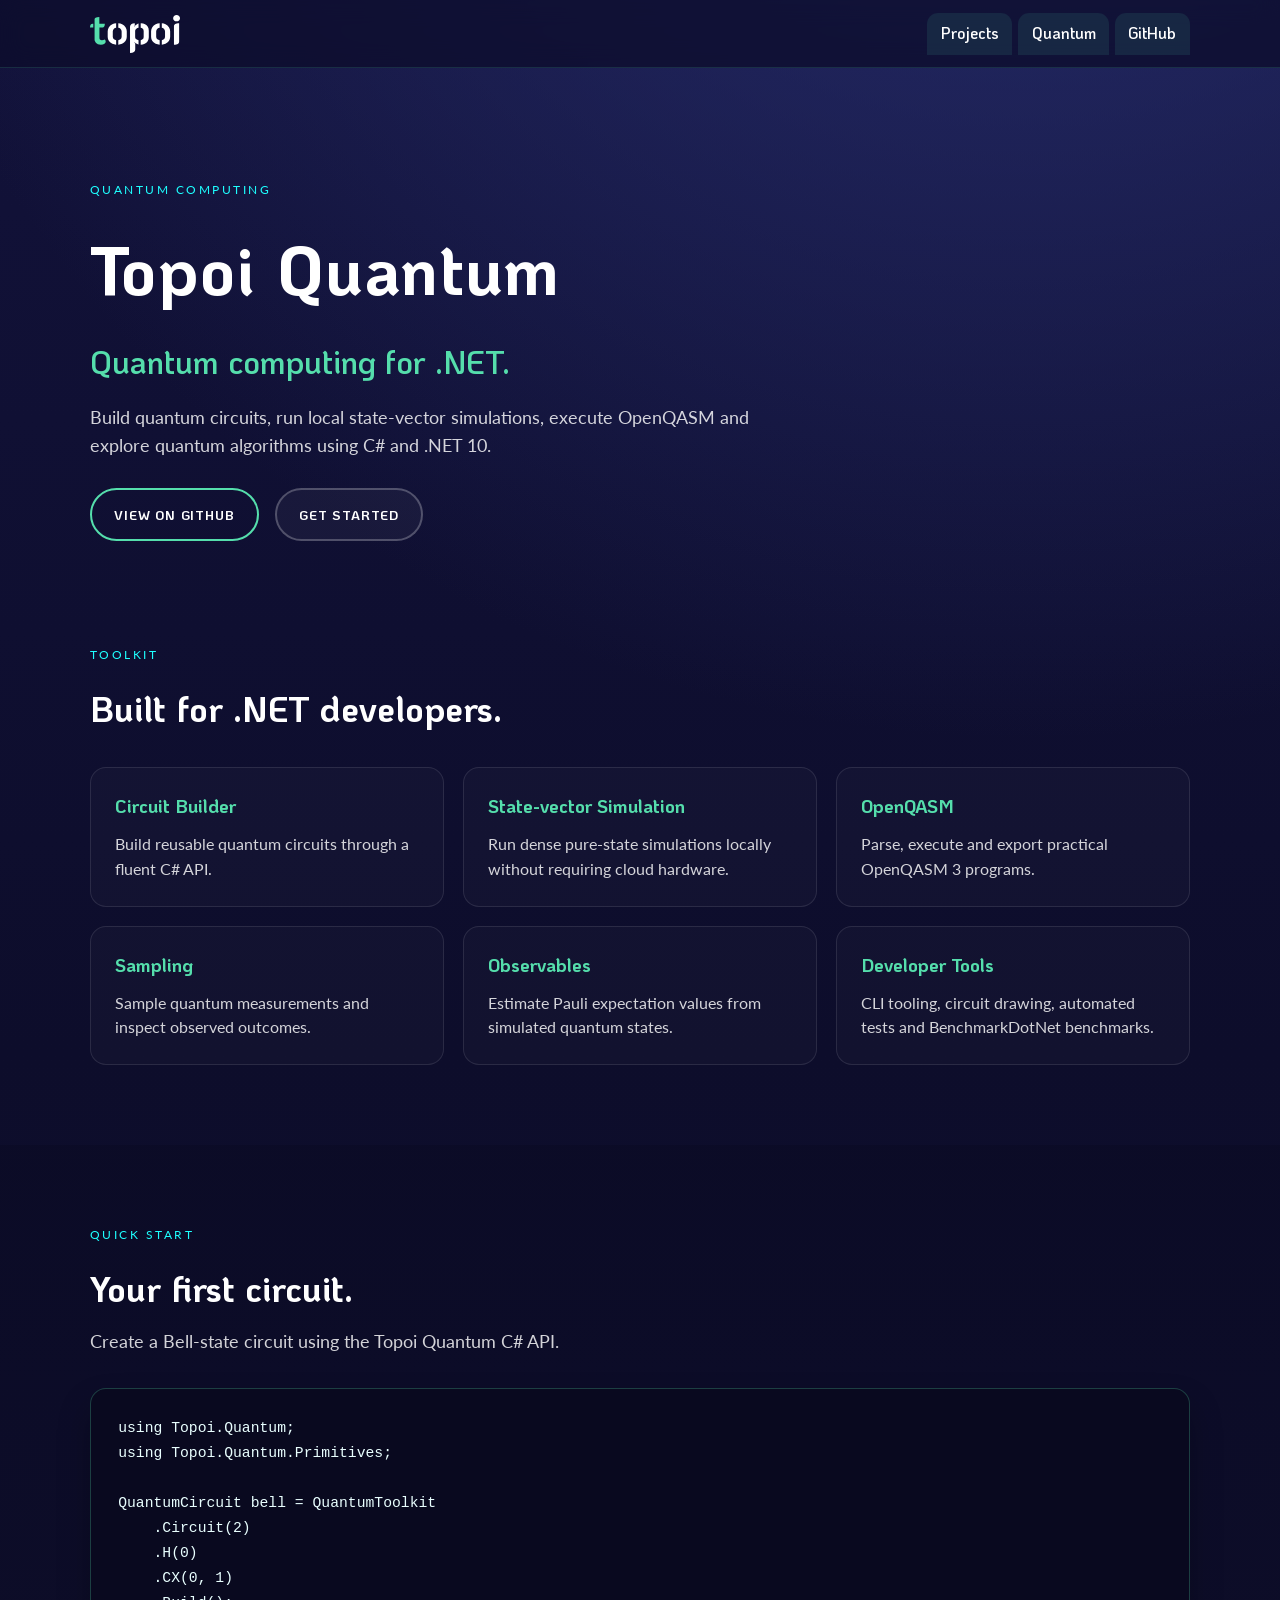
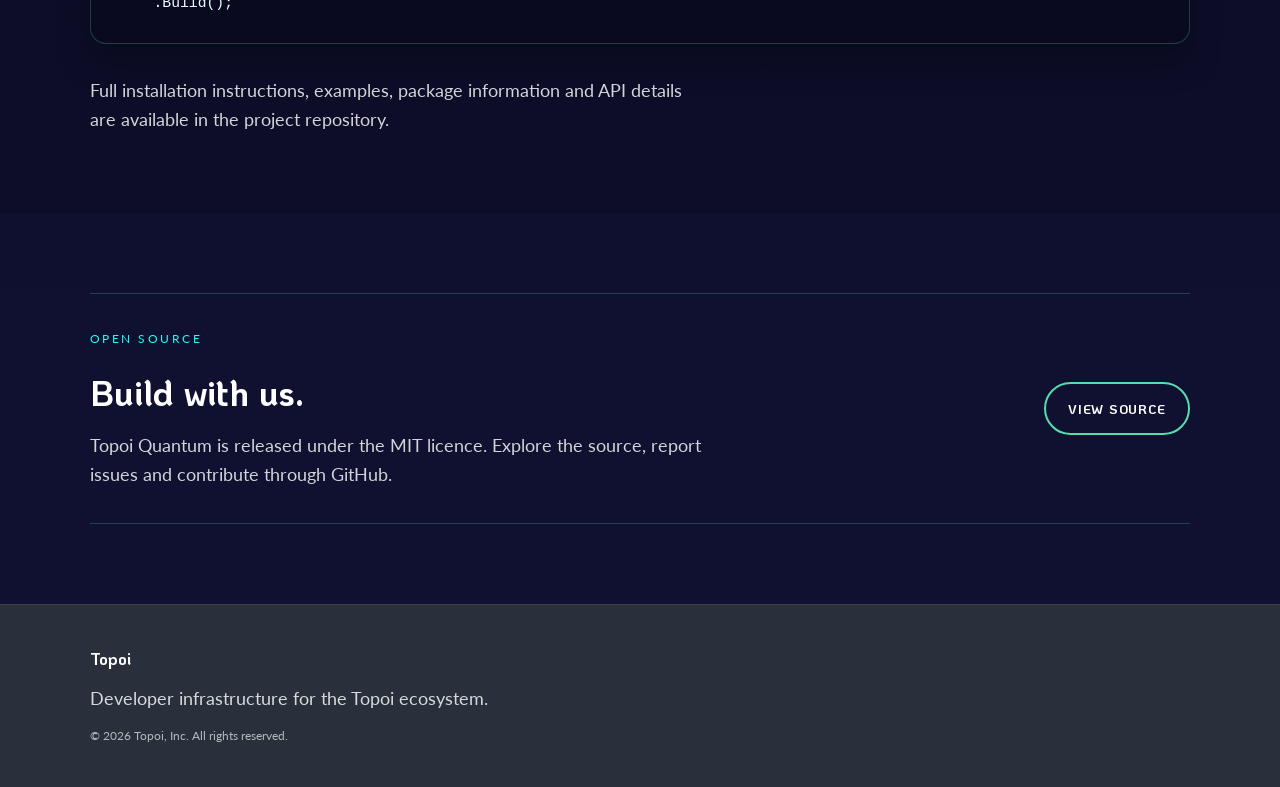
==== quantum/index.html @ 48769d76 "Changed the home page and added in a quantum page" ====
<!doctype html>
<html lang="en">

<head>

    <meta charset="utf-8">

    <meta
        name="viewport"
        content="width=device-width, initial-scale=1">

    <meta
        name="theme-color"
        content="#12123a">

    <title>
        Topoi Quantum | Topoi Developer Hub
    </title>

    <meta
        name="description"
        content="Topoi Quantum is an open-source .NET 10 quantum computing toolkit for circuit building, state-vector simulation and OpenQASM.">

    <link
        rel="icon"
        type="image/svg+xml"
        href="../assets/icons/favicon.svg">

    <link
        rel="preconnect"
        href="https://fonts.googleapis.com">

    <link
        rel="preconnect"
        href="https://fonts.gstatic.com"
        crossorigin>

    <link
        href="https://fonts.googleapis.com/css2?family=KoHo:wght@500;600;700&family=Lato:wght@400;700&display=swap"
        rel="stylesheet">

    <link
        rel="stylesheet"
        href="../assets/css/main.css">

</head>


<body class="dark-theme">


<header class="app-header">

    <div class="container nav-wrap">

        <a
            class="brand"
            href="/"
            aria-label="Topoi Developer Hub">

            <img
                src="../assets/img/svg-icons/topoi-logo.svg"
                alt="Topoi"
                class="brand-logo">

        </a>


        <nav aria-label="Primary">

            <a href="/#projects">
                Projects
            </a>

            <a
                href="/quantum/"
                aria-current="page">
                Quantum
            </a>

            <a
                href="https://github.com/topoi-io/topoi-quantum"
                target="_blank"
                rel="noopener noreferrer">
                GitHub
            </a>

        </nav>

    </div>

</header>


<main>


    <!-- HERO -->

    <section class="section-gap hero">

        <div class="container">

            <p class="pre-title">
                QUANTUM COMPUTING
            </p>

            <h1>
                Topoi Quantum
            </h1>

            <p class="quantum-lead">
                Quantum computing for .NET.
            </p>

            <p class="body2 hero-copy">

                Build quantum circuits, run local state-vector
                simulations, execute OpenQASM and explore quantum
                algorithms using C# and .NET 10.

            </p>


            <div class="btn-row">

                <a
                    class="btn btn-primary"
                    href="https://github.com/topoi-io/topoi-quantum"
                    target="_blank"
                    rel="noopener noreferrer">

                    View on GitHub

                </a>

                <a
                    class="btn btn-secondary"
                    href="#quick-start">

                    Get Started

                </a>

            </div>

        </div>

    </section>


    <!-- FEATURES -->

    <section class="quantum-features">

        <div class="container">

            <p class="pre-title">
                TOOLKIT
            </p>

            <h2>
                Built for .NET developers.
            </h2>


            <div class="feature-grid">

                <div class="feature-card">

                    <h3>
                        Circuit Builder
                    </h3>

                    <p>
                        Build reusable quantum circuits through
                        a fluent C# API.
                    </p>

                </div>


                <div class="feature-card">

                    <h3>
                        State-vector Simulation
                    </h3>

                    <p>
                        Run dense pure-state simulations locally
                        without requiring cloud hardware.
                    </p>

                </div>


                <div class="feature-card">

                    <h3>
                        OpenQASM
                    </h3>

                    <p>
                        Parse, execute and export practical
                        OpenQASM 3 programs.
                    </p>

                </div>


                <div class="feature-card">

                    <h3>
                        Sampling
                    </h3>

                    <p>
                        Sample quantum measurements and inspect
                        observed outcomes.
                    </p>

                </div>


                <div class="feature-card">

                    <h3>
                        Observables
                    </h3>

                    <p>
                        Estimate Pauli expectation values from
                        simulated quantum states.
                    </p>

                </div>


                <div class="feature-card">

                    <h3>
                        Developer Tools
                    </h3>

                    <p>
                        CLI tooling, circuit drawing, automated
                        tests and BenchmarkDotNet benchmarks.
                    </p>

                </div>

            </div>

        </div>

    </section>


    <!-- QUICK START -->

    <section
        class="quick-start-section"
        id="quick-start">

        <div class="container">

            <p class="pre-title">
                QUICK START
            </p>

            <h2>
                Your first circuit.
            </h2>

            <p class="body2">
                Create a Bell-state circuit using the
                Topoi Quantum C# API.
            </p>


            <div class="code-panel">

<pre><code>using Topoi.Quantum;
using Topoi.Quantum.Primitives;

QuantumCircuit bell = QuantumToolkit
    .Circuit(2)
    .H(0)
    .CX(0, 1)
    .Build();</code></pre>

            </div>

            <p class="body2">

                Full installation instructions, examples,
                package information and API details are available
                in the project repository.

            </p>

        </div>

    </section>


    <!-- OPEN SOURCE -->

    <section class="open-source-section">

        <div class="container open-source-card">

            <div>

                <p class="pre-title">
                    OPEN SOURCE
                </p>

                <h2>
                    Build with us.
                </h2>

                <p class="body2">

                    Topoi Quantum is released under the MIT licence.
                    Explore the source, report issues and contribute
                    through GitHub.

                </p>

            </div>


            <div>

                <a
                    class="btn btn-primary"
                    href="https://github.com/topoi-io/topoi-quantum"
                    target="_blank"
                    rel="noopener noreferrer">

                    View Source

                </a>

            </div>

        </div>

    </section>


</main>


<footer class="app-footer">

    <div class="container footer-row">

        <div>

            <h4>
                Topoi
            </h4>

            <p class="body2">
                Developer infrastructure for the Topoi ecosystem.
            </p>

            <div class="copyright">
                &copy; 2026 Topoi, Inc. All rights reserved.
            </div>

        </div>

    </div>

</footer>


</body>
</html>
---- assets/css/main.css ----
:root {
  --bg-top: #12123a;
  --bg: #0d0d2b;
  --bg-soft: #1d1d51;
  --surface: #171742;
  --surface-border: rgba(85, 222, 172, 0.25);
  --text: #ffffff;
  --muted: rgba(255, 255, 255, 0.82);
  --accent: #55deac;
  --accent-alt: #1effff;
}

* {
  box-sizing: border-box;
}

html,
body {
  margin: 0;
  min-height: 100%;
}

html {
  background-color: var(--bg-top);
}

body {
  font-family: "Lato", sans-serif;
  background-color: var(--bg);
  background: radial-gradient(circle at 80% -20%, #2a3275 0%, rgba(42, 50, 117, 0) 40%),
    linear-gradient(180deg, #12123a 0%, var(--bg) 44%, #111132 100%);
  color: var(--text);
  line-height: 1.55;
}

h1,
h2,
h4,
h6,
.brand,
.btn {
  font-family: "KoHo", sans-serif;
}

h1 {
  margin: 0 0 1rem;
  font-size: clamp(2.1rem, 6vw, 4.25rem);
  letter-spacing: 0.02em;
}

h2 {
  margin: 0 0 0.75rem;
  font-size: clamp(1.5rem, 4vw, 2.2rem);
}

h4,
h6 {
  margin: 0 0 0.75rem;
}

p {
  margin: 0;
}

a {
  color: var(--accent-alt);
  text-decoration: none;
}

.container {
  width: min(1100px, 92vw);
  margin: 0 auto;
}

.section-gap {
  padding: 7rem 0 2.5rem;
}

.section-gap-sm {
  padding: 1.5rem 0 5rem;
}

.pre-title {
  margin-bottom: 1rem;
  font-size: 0.78rem;
  letter-spacing: 0.2em;
  text-transform: uppercase;
  color: var(--accent-alt);
}

.body2 {
  color: var(--muted);
  font-size: clamp(1rem, 2.1vw, 1.15rem);
  max-width: 62ch;
}

.app-header {
  position: sticky;
  top: 0;
  z-index: 100;
  backdrop-filter: blur(12px);
  background: rgba(13, 13, 43, 0.75);
  border-bottom: 1px solid rgba(85, 222, 172, 0.15);
}

.nav-wrap {
  display: flex;
  align-items: center;
  justify-content: space-between;
  gap: 1rem;
  min-height: 4.2rem;
}

.brand {
  display: inline-flex;
  align-items: center;
  color: var(--text);
}

.brand-logo {
  width: 90px;
  height: auto;
}

nav a {
  color: var(--text);
  font-family: "KoHo", sans-serif;
  font-weight: 600;
  font-size: 0.98rem;
  padding: 0.55rem 0.85rem;
  border-radius: 0.7rem 0.7rem 0 0;
  background: rgba(85, 222, 172, 0.1);
}

.hero .btn {
  margin-top: 1.6rem;
}

.btn {
  display: inline-flex;
  align-items: center;
  justify-content: center;
  padding: 0.9rem 1.4rem;
  border-radius: 2rem;
  font-size: 0.82rem;
  font-weight: 700;
  letter-spacing: 0.06em;
  text-transform: uppercase;
}

.btn-primary {
  border: 2px solid var(--accent);
  color: var(--text);
  background: transparent;
}

.btn-primary:hover {
  background: var(--bg-soft);
}

.placeholder-card {
  background: linear-gradient(180deg, rgba(23, 23, 66, 0.95) 0%, rgba(19, 19, 54, 0.95) 100%);
  border: 1px solid var(--surface-border);
  border-radius: 1.2rem;
  padding: clamp(1.3rem, 4vw, 2.2rem);
  box-shadow: 0 18px 32px rgba(0, 0, 0, 0.26);
}

.app-footer {
  background: #2a303b;
  border-top: 1px solid rgba(255, 255, 255, 0.08);
  padding: 2.6rem 0;
}

.footer-row {
  display: grid;
  grid-template-columns: 1fr;
  gap: 1.5rem;
}

.copyright {
  margin-top: 0.9rem;
  font-size: 0.75rem;
  color: rgba(255, 255, 255, 0.66);
}

@media (max-width: 700px) {
  .section-gap {
    padding-top: 5.2rem;
  }

  .footer-row {
    grid-template-columns: 1fr;
  }
}

/* ---------------------------------------------------------
   Navigation
   --------------------------------------------------------- */

nav {
    display: flex;
    align-items: center;
    gap: 0.35rem;
}


/* ---------------------------------------------------------
   Hero
   --------------------------------------------------------- */

.hero-copy {
    max-width: 720px;
}

.btn-row {
    display: flex;
    flex-wrap: wrap;
    gap: 1rem;
    margin-top: 1.8rem;
}

.hero .btn {
    margin-top: 0;
}

.btn-secondary {
    border: 2px solid rgba(255, 255, 255, 0.24);
    color: var(--text);
    background: rgba(255, 255, 255, 0.04);
}

.btn-secondary:hover {
    background: rgba(255, 255, 255, 0.1);
}


/* ---------------------------------------------------------
   Projects
   --------------------------------------------------------- */

.projects-section {
    padding-top: 4rem;
}

.section-intro {
    margin-bottom: 2rem;
}

.project-grid {
    display: grid;
    grid-template-columns: repeat(2, minmax(0, 1fr));
    gap: 1.5rem;
}

.project-card {
    display: flex;
    flex-direction: column;

    min-height: 390px;

    padding: clamp(1.5rem, 4vw, 2.2rem);

    background:
        linear-gradient(
            180deg,
            rgba(23, 23, 66, 0.97) 0%,
            rgba(19, 19, 54, 0.97) 100%
        );

    border: 1px solid var(--surface-border);
    border-radius: 1.2rem;

    box-shadow:
        0 18px 32px rgba(0, 0, 0, 0.26);
}

.featured-project {
    border-color: rgba(85, 222, 172, 0.55);

    box-shadow:
        0 18px 45px rgba(0, 0, 0, 0.32),
        0 0 40px rgba(85, 222, 172, 0.05);
}

.project-card-header {
    display: flex;
    align-items: center;
    justify-content: space-between;

    gap: 1rem;

    margin-bottom: 1.4rem;
}

.project-category {
    font-family: "KoHo", sans-serif;
    font-size: 0.75rem;
    font-weight: 700;

    letter-spacing: 0.12em;
    text-transform: uppercase;

    color: var(--accent-alt);
}

.project-status {
    padding: 0.35rem 0.65rem;

    border: 1px solid rgba(85, 222, 172, 0.45);
    border-radius: 999px;

    color: var(--accent);

    font-size: 0.7rem;
    font-weight: 700;

    text-transform: uppercase;
    letter-spacing: 0.06em;
}

.status-planned {
    color: var(--muted);
    border-color: rgba(255, 255, 255, 0.18);
}

.project-card h3,
.resource-card h3 {
    margin: 0 0 1rem;

    font-family: "KoHo", sans-serif;
    font-size: 1.65rem;
}

.project-card > p {
    margin-bottom: 1.5rem;

    color: var(--muted);

    font-size: 1.03rem;
}

.tag-row {
    display: flex;
    flex-wrap: wrap;
    gap: 0.55rem;

    margin-top: auto;
    margin-bottom: 1.6rem;
}

.tag {
    padding: 0.35rem 0.7rem;

    background: rgba(30, 255, 255, 0.06);

    border: 1px solid rgba(30, 255, 255, 0.15);
    border-radius: 999px;

    color: var(--muted);

    font-size: 0.75rem;
}

.project-actions {
    display: flex;
    align-items: center;
    flex-wrap: wrap;

    gap: 1rem;
}

.text-link {
    font-weight: 700;
}

.coming-soon {
    color: var(--muted);
    font-size: 0.9rem;
}


/* ---------------------------------------------------------
   Resources
   --------------------------------------------------------- */

.resources-section {
    padding: 5rem 0;
}

.resource-grid {
    display: grid;
    grid-template-columns: repeat(3, minmax(0, 1fr));

    gap: 1.25rem;

    margin-top: 2rem;
}

.resource-card {
    display: block;

    padding: 1.6rem;

    border: 1px solid rgba(255, 255, 255, 0.1);
    border-radius: 1rem;

    background: rgba(255, 255, 255, 0.025);

    color: var(--text);

    transition:
        transform 160ms ease,
        border-color 160ms ease,
        background 160ms ease;
}

.resource-card:hover {
    transform: translateY(-3px);

    border-color: var(--surface-border);

    background: rgba(85, 222, 172, 0.05);
}

.resource-card p {
    margin-bottom: 1.4rem;

    color: var(--muted);
}

.resource-card span {
    color: var(--accent-alt);
    font-weight: 700;
}


/* ---------------------------------------------------------
   Responsive
   --------------------------------------------------------- */

@media (max-width: 800px) {

    .project-grid,
    .resource-grid {
        grid-template-columns: 1fr;
    }

    nav a {
        padding: 0.45rem 0.55rem;
        font-size: 0.86rem;
    }

}

@media (max-width: 520px) {

    nav a:first-child {
        display: none;
    }

    .project-card {
        min-height: auto;
    }

}

/* ---------------------------------------------------------
   Quantum
   --------------------------------------------------------- */

.quantum-lead {
    margin-bottom: 1rem;

    font-family: "KoHo", sans-serif;

    font-size: clamp(1.4rem, 3vw, 2rem);
    font-weight: 600;

    color: var(--accent);
}

.quantum-features {
    padding: 4rem 0 5rem;
}

.feature-grid {
    display: grid;
    grid-template-columns: repeat(3, minmax(0, 1fr));

    gap: 1.2rem;

    margin-top: 2rem;
}

.feature-card {
    padding: 1.5rem;

    background: rgba(255, 255, 255, 0.025);

    border:
        1px solid rgba(255, 255, 255, 0.1);

    border-radius: 1rem;
}

.feature-card h3 {
    margin: 0 0 0.7rem;

    font-family: "KoHo", sans-serif;

    font-size: 1.15rem;

    color: var(--accent);
}

.feature-card p {
    color: var(--muted);
}


/* Quick Start */

.quick-start-section {
    padding: 5rem 0;

    background: rgba(0, 0, 0, 0.12);
}

.code-panel {
    margin: 2rem 0;

    overflow-x: auto;

    background: #09091f;

    border: 1px solid var(--surface-border);
    border-radius: 1rem;

    box-shadow:
        0 18px 32px rgba(0, 0, 0, 0.25);
}

.code-panel pre {
    margin: 0;

    padding: 1.7rem;

    overflow-x: auto;
}

.code-panel code {
    font-family:
        "SFMono-Regular",
        Consolas,
        "Liberation Mono",
        Menlo,
        monospace;

    font-size: 0.92rem;
    line-height: 1.7;

    color: #e9ffff;
}


/* Open Source */

.open-source-section {
    padding: 5rem 0;
}

.open-source-card {
    display: flex;

    align-items: center;
    justify-content: space-between;

    gap: 3rem;

    padding-top: 2.2rem;
    padding-bottom: 2.2rem;

    border-top: 1px solid var(--surface-border);
    border-bottom: 1px solid var(--surface-border);
}


/* Quantum Responsive */

@media (max-width: 850px) {

    .feature-grid {
        grid-template-columns:
            repeat(2, minmax(0, 1fr));
    }

}

@media (max-width: 600px) {

    .feature-grid {
        grid-template-columns: 1fr;
    }

    .open-source-card {
        align-items: flex-start;
        flex-direction: column;
    }

}
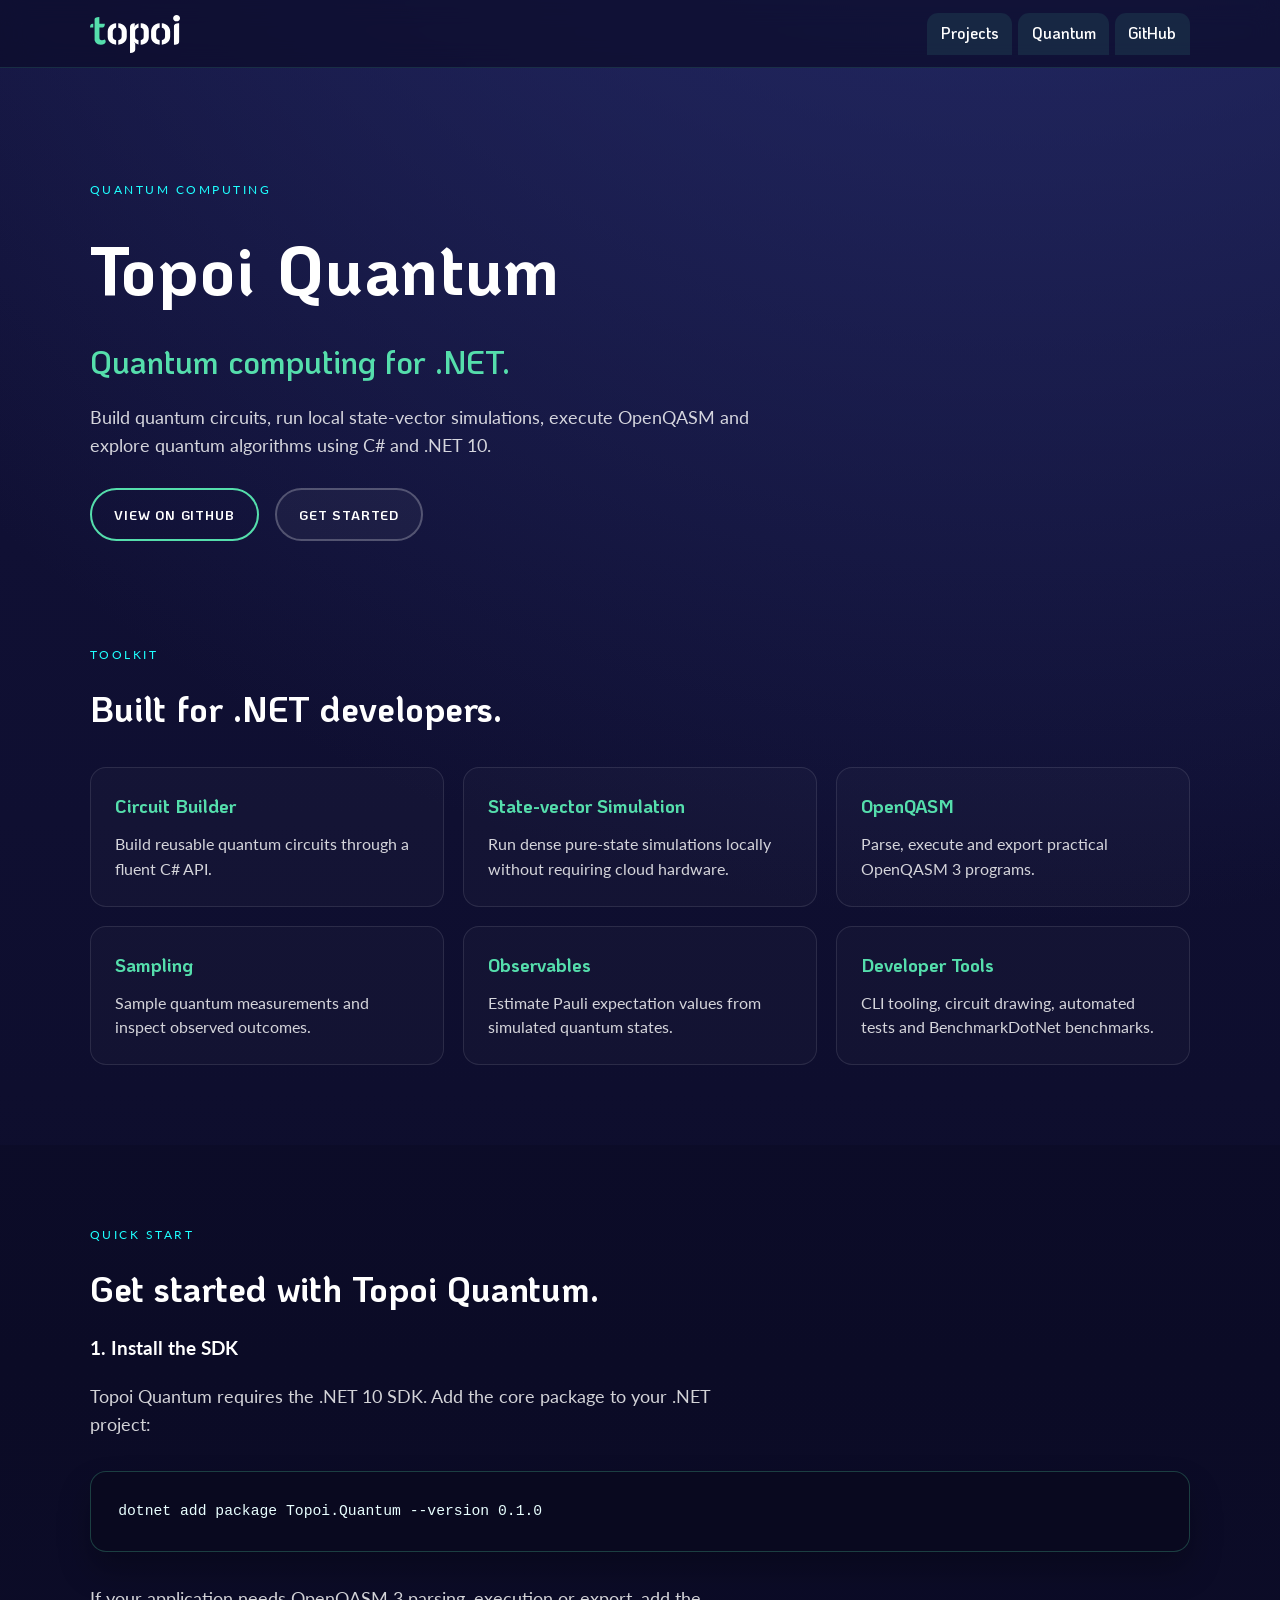
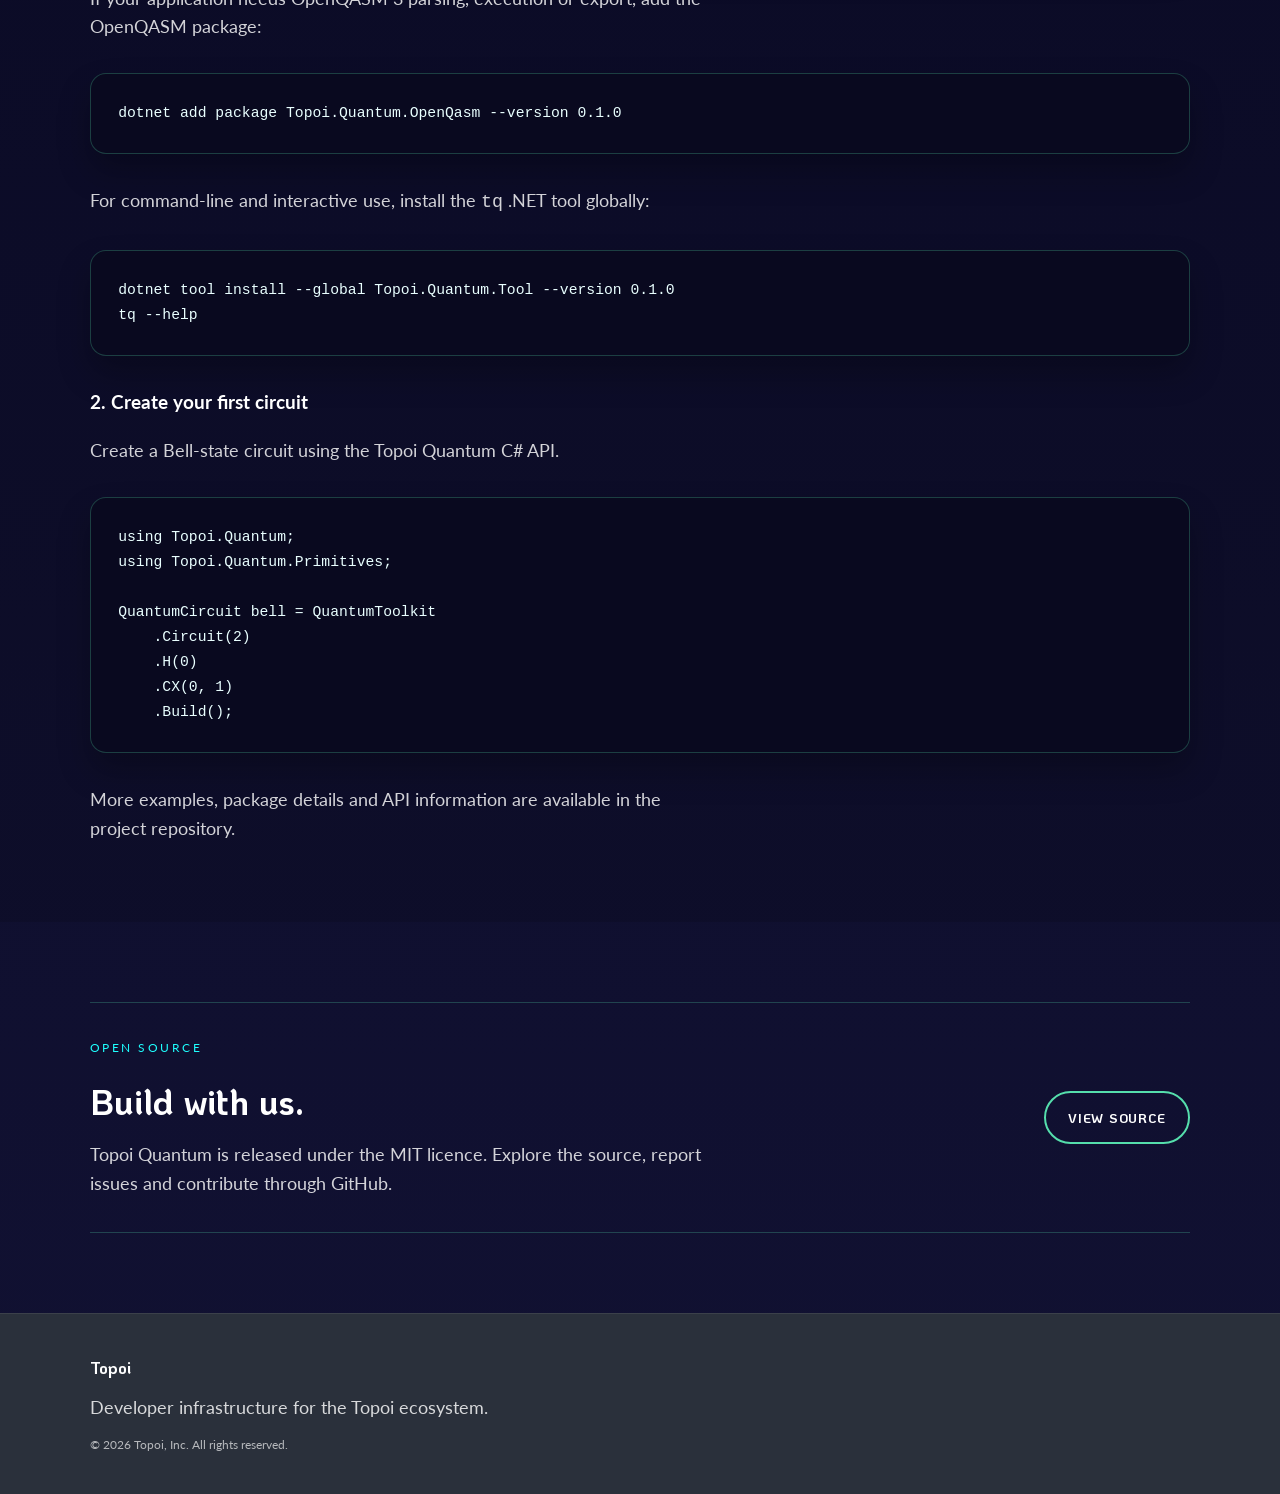
==== commit 536771c3: "Add package installation to Quantum quick start" ====
--- a/quantum/index.html
+++ b/quantum/index.html
@@ -269,8 +269,53 @@
             </p>
 
             <h2>
-                Your first circuit.
+                Get started with Topoi Quantum.
             </h2>
+
+            <h3>
+                1. Install the SDK
+            </h3>
+
+            <p class="body2">
+                Topoi Quantum requires the .NET 10 SDK.
+                Add the core package to your .NET project:
+            </p>
+
+
+            <div class="code-panel">
+
+<pre><code>dotnet add package Topoi.Quantum --version 0.1.0</code></pre>
+
+            </div>
+
+            <p class="body2">
+                If your application needs OpenQASM 3 parsing,
+                execution or export, add the OpenQASM package:
+            </p>
+
+
+            <div class="code-panel">
+
+<pre><code>dotnet add package Topoi.Quantum.OpenQasm --version 0.1.0</code></pre>
+
+            </div>
+
+            <p class="body2">
+                For command-line and interactive use, install
+                the <code>tq</code> .NET tool globally:
+            </p>
+
+
+            <div class="code-panel">
+
+<pre><code>dotnet tool install --global Topoi.Quantum.Tool --version 0.1.0
+tq --help</code></pre>
+
+            </div>
+
+            <h3>
+                2. Create your first circuit
+            </h3>
 
             <p class="body2">
                 Create a Bell-state circuit using the
@@ -293,9 +338,8 @@
 
             <p class="body2">
 
-                Full installation instructions, examples,
-                package information and API details are available
-                in the project repository.
+                More examples, package details and API information
+                are available in the project repository.
 
             </p>
 
--- a/assets/css/main.css
+++ b/assets/css/main.css
@@ -284,27 +284,33 @@
 }
 
 .project-card-header {
-    display: flex;
-    align-items: center;
-    justify-content: space-between;
-
-    gap: 1rem;
+    display: grid;
+    grid-template-columns: minmax(0, 1fr) auto;
+    align-items: start;
+
+    column-gap: 0.75rem;
 
     margin-bottom: 1.4rem;
 }
 
 .project-category {
+    min-width: 0;
+
     font-family: "KoHo", sans-serif;
     font-size: 0.75rem;
     font-weight: 700;
 
     letter-spacing: 0.12em;
     text-transform: uppercase;
+    white-space: nowrap;
 
     color: var(--accent-alt);
 }
 
 .project-status {
+    justify-self: end;
+    white-space: nowrap;
+
     padding: 0.35rem 0.65rem;
 
     border: 1px solid rgba(85, 222, 172, 0.45);
@@ -317,6 +323,16 @@
 
     text-transform: uppercase;
     letter-spacing: 0.06em;
+}
+
+.status-coming-soon {
+    color: var(--accent-alt);
+    border-color: rgba(30, 255, 255, 0.35);
+}
+
+.status-development {
+    color: rgba(255, 255, 255, 0.92);
+    border-color: rgba(255, 255, 255, 0.32);
 }
 
 .status-planned {
@@ -367,6 +383,14 @@
     align-items: center;
     flex-wrap: wrap;
 
+    /*
+       Keep the footer area the same height across project cards.
+       Quantum has a full-size button here while Wallets, EVM and
+       TVM currently contain text only. This keeps the tag rows
+       aligned across each row of cards.
+    */
+    min-height: 3.4rem;
+
     gap: 1rem;
 }
 
@@ -439,6 +463,24 @@
    Responsive
    --------------------------------------------------------- */
 
+@media (min-width: 801px) and (max-width: 920px) {
+
+    .project-card-header {
+        column-gap: 0.55rem;
+    }
+
+    .project-category {
+        font-size: 0.7rem;
+        letter-spacing: 0.08em;
+    }
+
+    .project-status {
+        padding: 0.32rem 0.55rem;
+        font-size: 0.66rem;
+    }
+
+}
+
 @media (max-width: 800px) {
 
     .project-grid,
@@ -461,6 +503,15 @@
 
     .project-card {
         min-height: auto;
+    }
+
+    .project-card-header {
+        grid-template-columns: 1fr;
+        row-gap: 0.65rem;
+    }
+
+    .project-status {
+        justify-self: start;
     }
 
 }
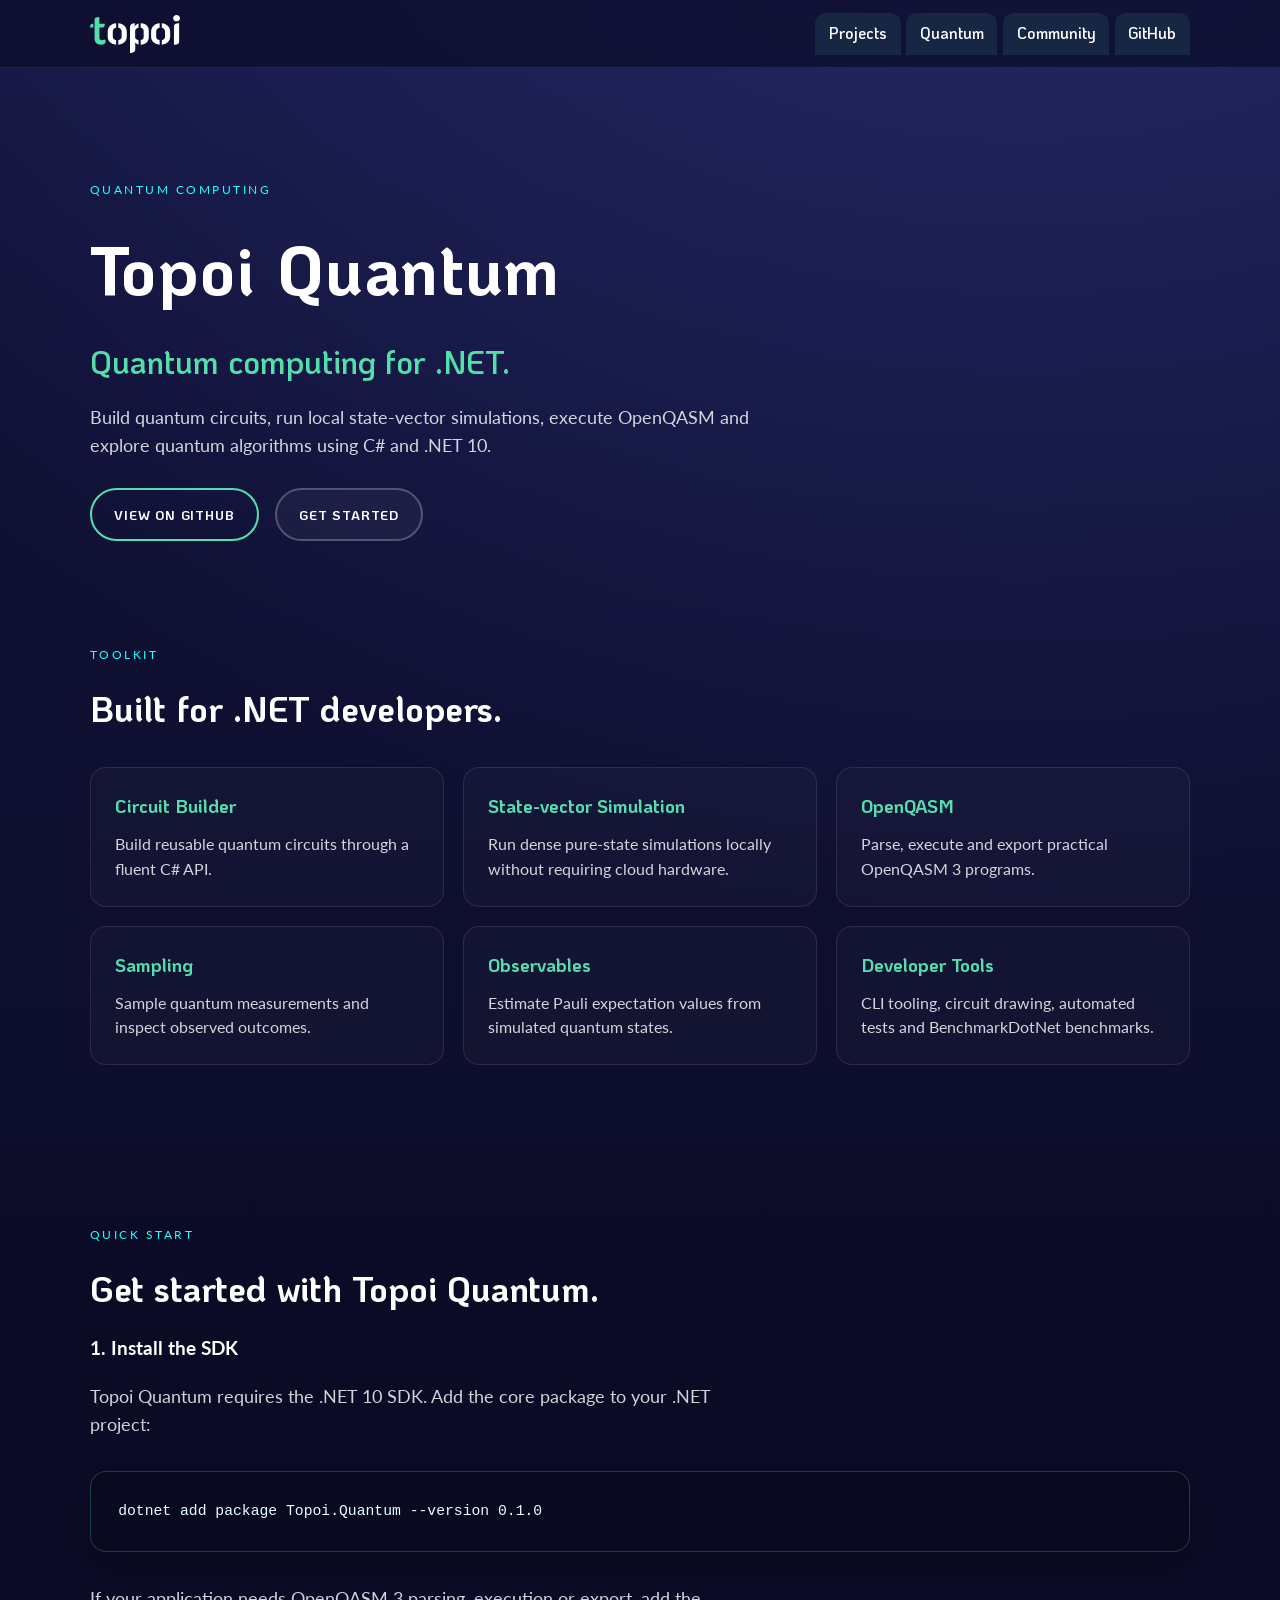
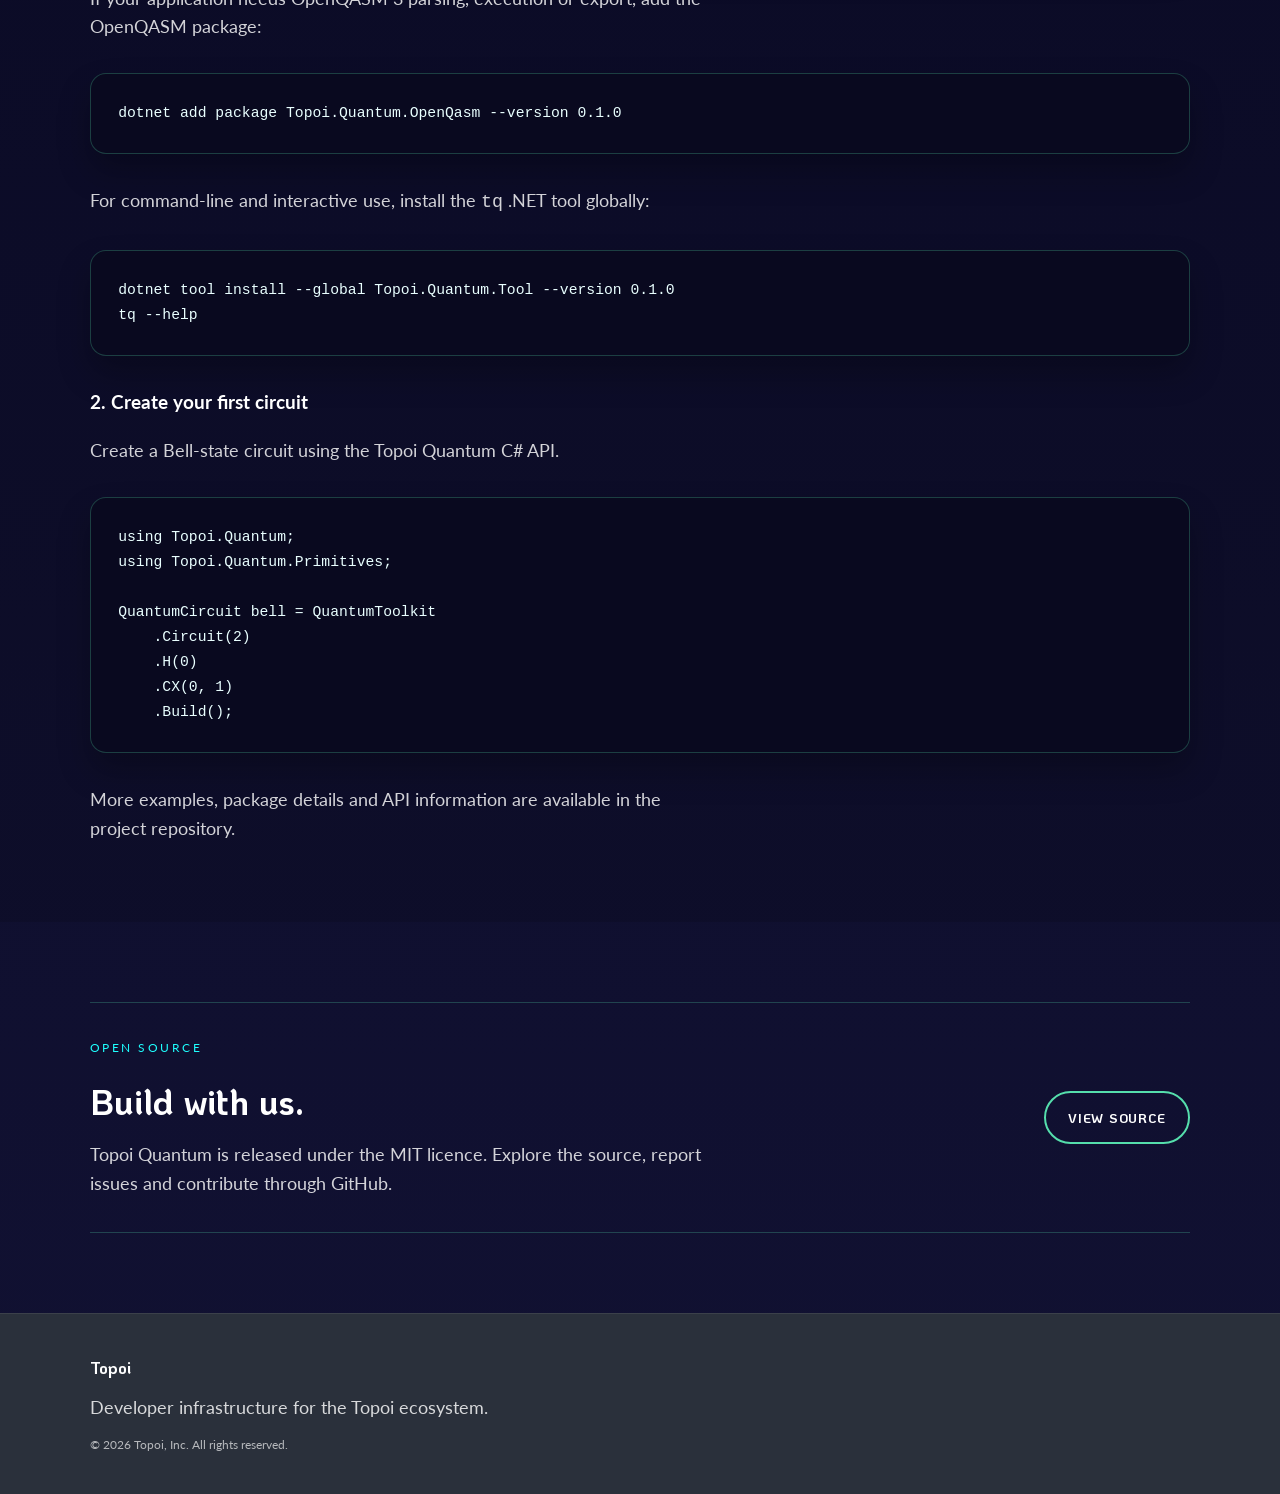
==== commit 4b2b9785: "Add Quantum community link" ====
--- a/quantum/index.html
+++ b/quantum/index.html
@@ -76,6 +76,13 @@
                 href="/quantum/"
                 aria-current="page">
                 Quantum
+            </a>
+
+            <a
+                href="https://github.com/topoi-io/topoi-quantum/discussions"
+                target="_blank"
+                rel="noopener noreferrer">
+                Community
             </a>
 
             <a
--- a/assets/css/main.css
+++ b/assets/css/main.css
@@ -130,6 +130,12 @@
   padding: 0.55rem 0.85rem;
   border-radius: 0.7rem 0.7rem 0 0;
   background: rgba(85, 222, 172, 0.1);
+  transition: all 0.2s ease;
+}
+
+nav a:hover {
+  background: rgba(85, 222, 172, 0.2);
+  color: var(--accent);
 }
 
 .hero .btn {
